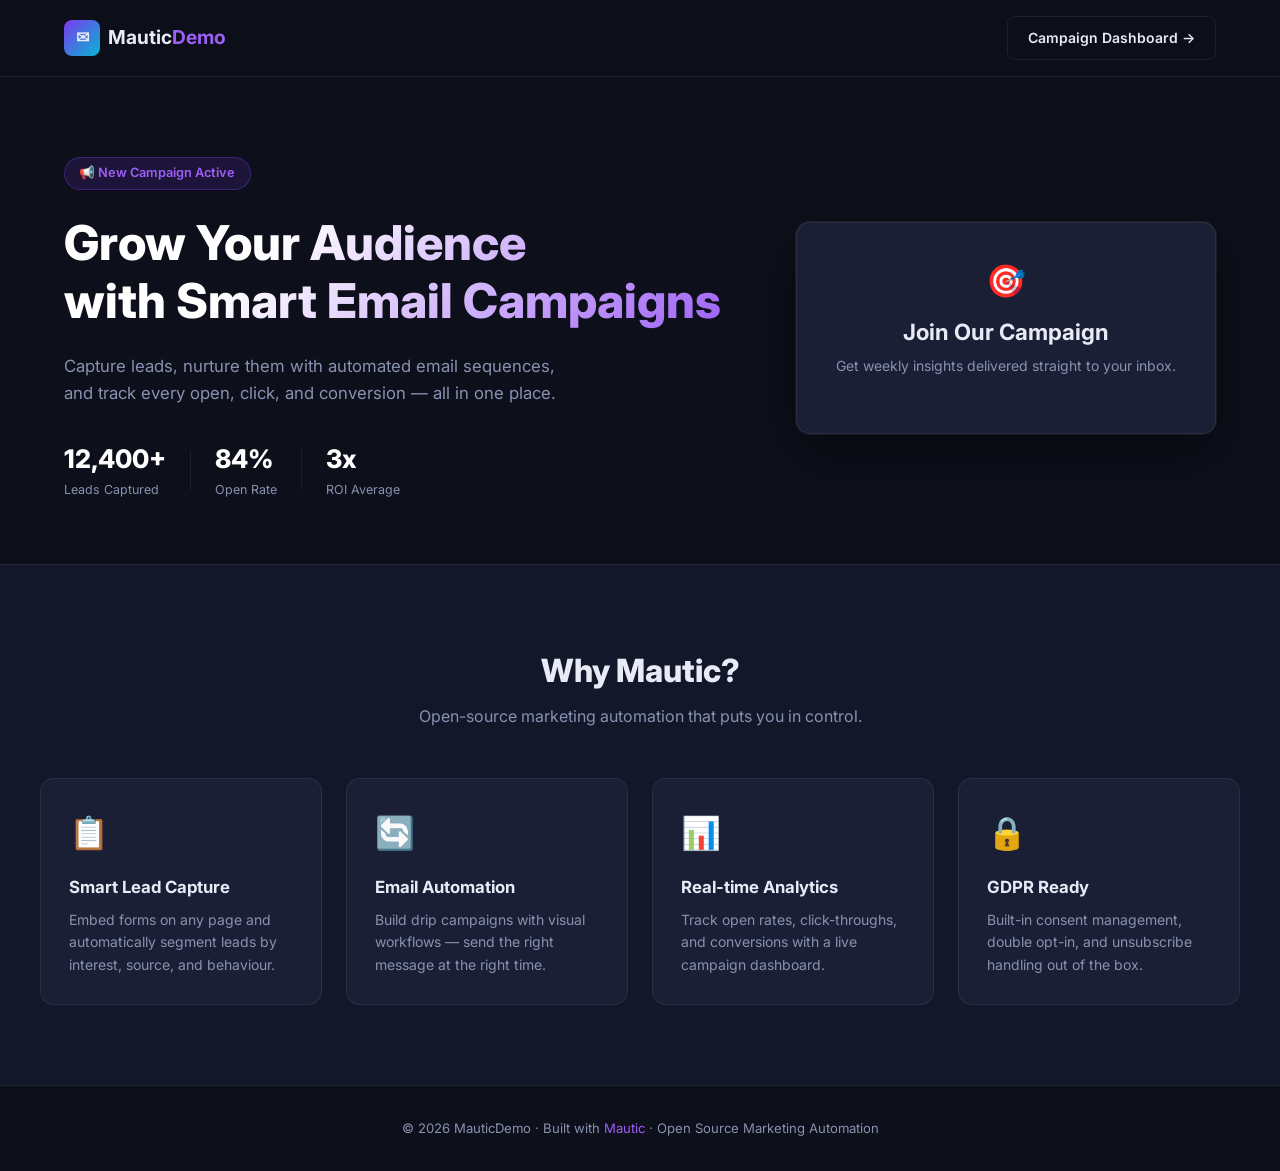
==== index.html @ f66dd585 "Initial commit - Mautic v5 Docker setup, Landing page and dashboard mockup" ====
<!DOCTYPE html>
<html lang="en">
<head>
  <meta charset="UTF-8" />
  <meta name="viewport" content="width=device-width, initial-scale=1.0"/>
  <title>Mautic Demo — Lead Capture</title>
  <meta name="description" content="Sign up to join our email campaign and get exclusive updates delivered to your inbox." />
  <link rel="preconnect" href="https://fonts.googleapis.com" />
  <link href="https://fonts.googleapis.com/css2?family=Inter:wght@400;500;600;700;800&display=swap" rel="stylesheet" />
  <link rel="stylesheet" href="style.css" />
</head>
<body class="landing-page">

  <!-- NAV -->
  <nav class="navbar">
    <div class="nav-inner">
      <a href="index.html" class="logo">
        <span class="logo-icon">✉</span>
        <span>Mautic<strong>Demo</strong></span>
      </a>
      <a href="dashboard.html" class="btn btn-outline">Campaign Dashboard →</a>
    </div>
  </nav>

  <!-- HERO -->
  <section class="hero">
    <div class="hero-content">
      <span class="badge">📢 New Campaign Active</span>
      <h1>Grow Your Audience<br/>with Smart Email Campaigns</h1>
      <p class="hero-sub">
        Capture leads, nurture them with automated email sequences,
        and track every open, click, and conversion — all in one place.
      </p>
      <div class="hero-stats">
        <div class="stat"><strong>12,400+</strong><span>Leads Captured</span></div>
        <div class="stat-divider"></div>
        <div class="stat"><strong>84%</strong><span>Open Rate</span></div>
        <div class="stat-divider"></div>
        <div class="stat"><strong>3x</strong><span>ROI Average</span></div>
      </div>
    </div>

    <!-- LEAD CAPTURE FORM -->
    <div class="form-card" id="lead-form-card">
      <div class="form-header">
        <div class="form-icon">🎯</div>
        <h2>Join Our Campaign</h2>
        <p>Get weekly insights delivered straight to your inbox.</p>
      </div>

      <!-- Real Mautic Form Embed -->
      <script type="text/javascript" src="http://localhost:8080/form/generate.js?id=1"></script>

    </div>
  </section>

  <!-- FEATURES -->
  <section class="features">
    <div class="container">
      <h2 class="section-title">Why Mautic?</h2>
      <p class="section-sub">Open-source marketing automation that puts you in control.</p>
      <div class="features-grid">
        <div class="feature-card">
          <div class="feature-icon">📋</div>
          <h3>Smart Lead Capture</h3>
          <p>Embed forms on any page and automatically segment leads by interest, source, and behaviour.</p>
        </div>
        <div class="feature-card">
          <div class="feature-icon">🔄</div>
          <h3>Email Automation</h3>
          <p>Build drip campaigns with visual workflows — send the right message at the right time.</p>
        </div>
        <div class="feature-card">
          <div class="feature-icon">📊</div>
          <h3>Real-time Analytics</h3>
          <p>Track open rates, click-throughs, and conversions with a live campaign dashboard.</p>
        </div>
        <div class="feature-card">
          <div class="feature-icon">🔒</div>
          <h3>GDPR Ready</h3>
          <p>Built-in consent management, double opt-in, and unsubscribe handling out of the box.</p>
        </div>
      </div>
    </div>
  </section>

  <!-- FOOTER -->
  <footer class="footer">
    <p>© 2026 MauticDemo · Built with <a href="https://www.mautic.org" target="_blank">Mautic</a> · Open Source Marketing Automation</p>
  </footer>

  <script src="app.js"></script>
</body>
</html>
---- style.css ----
/* ─────────────────────────────────────────
   DESIGN TOKENS
───────────────────────────────────────── */
:root {
  --bg: #0d0f1a;
  --bg2: #13172a;
  --bg3: #1c2240;
  --surface: #1a1f36;
  --surface2: #222846;
  --border: rgba(255,255,255,0.07);
  --text: #e8eaf6;
  --text-muted: #8892b0;
  --primary: #7c3aed;
  --primary-light: #9d5ff5;
  --primary-glow: rgba(124,58,237,0.25);
  --accent: #06b6d4;
  --success: #10b981;
  --warning: #f59e0b;
  --danger: #ef4444;
  --radius: 14px;
  --radius-sm: 8px;
  --sidebar-w: 240px;
  --transition: 0.2s ease;
}

/* ─────────────────────────────────────────
   RESET & BASE
───────────────────────────────────────── */
*, *::before, *::after { box-sizing: border-box; margin: 0; padding: 0; }

html { scroll-behavior: smooth; }

body {
  font-family: 'Inter', sans-serif;
  background: var(--bg);
  color: var(--text);
  line-height: 1.6;
  min-height: 100vh;
}

a { color: inherit; text-decoration: none; }
input, select, textarea, button { font-family: inherit; font-size: 0.9rem; }

/* ─────────────────────────────────────────
   BUTTONS
───────────────────────────────────────── */
.btn {
  display: inline-flex;
  align-items: center;
  gap: 0.4rem;
  padding: 0.6rem 1.25rem;
  border-radius: var(--radius-sm);
  font-weight: 600;
  font-size: 0.875rem;
  cursor: pointer;
  border: none;
  transition: all var(--transition);
}

.btn-primary {
  background: linear-gradient(135deg, var(--primary), var(--primary-light));
  color: #fff;
  box-shadow: 0 4px 20px var(--primary-glow);
}
.btn-primary:hover {
  transform: translateY(-1px);
  box-shadow: 0 6px 28px var(--primary-glow);
}

.btn-outline {
  background: transparent;
  color: var(--text);
  border: 1px solid var(--border);
}
.btn-outline:hover {
  background: var(--surface2);
  border-color: var(--primary);
  color: var(--primary-light);
}

.btn-sm { padding: 0.4rem 0.9rem; font-size: 0.8rem; }
.btn-full { width: 100%; justify-content: center; padding: 0.85rem; font-size: 0.95rem; }

/* ─────────────────────────────────────────
   NAVBAR (landing)
───────────────────────────────────────── */
.navbar {
  position: sticky;
  top: 0;
  z-index: 100;
  background: rgba(13,15,26,0.85);
  backdrop-filter: blur(16px);
  border-bottom: 1px solid var(--border);
}
.nav-inner {
  max-width: 1200px;
  margin: 0 auto;
  padding: 1rem 1.5rem;
  display: flex;
  align-items: center;
  justify-content: space-between;
}
.logo {
  display: flex;
  align-items: center;
  gap: 0.5rem;
  font-size: 1.2rem;
  font-weight: 700;
  color: var(--text);
}
.logo strong { color: var(--primary-light); }
.logo-icon {
  width: 36px; height: 36px;
  background: linear-gradient(135deg, var(--primary), var(--accent));
  border-radius: 8px;
  display: flex;
  align-items: center;
  justify-content: center;
  font-size: 1rem;
}

/* ─────────────────────────────────────────
   HERO (landing)
───────────────────────────────────────── */
.landing-page { background: var(--bg); }

.hero {
  max-width: 1200px;
  margin: 0 auto;
  padding: 5rem 1.5rem 4rem;
  display: grid;
  grid-template-columns: 1fr 420px;
  gap: 4rem;
  align-items: center;
}

.hero-content { display: flex; flex-direction: column; gap: 1.5rem; }

.badge {
  display: inline-block;
  width: fit-content;
  background: rgba(124,58,237,0.15);
  border: 1px solid rgba(124,58,237,0.35);
  color: var(--primary-light);
  padding: 0.35rem 0.9rem;
  border-radius: 999px;
  font-size: 0.8rem;
  font-weight: 600;
}

.hero h1 {
  font-size: clamp(2rem, 4vw, 3rem);
  font-weight: 800;
  line-height: 1.2;
  background: linear-gradient(135deg, #fff 30%, var(--primary-light) 100%);
  -webkit-background-clip: text;
  -webkit-text-fill-color: transparent;
  background-clip: text;
}

.hero-sub {
  font-size: 1.05rem;
  color: var(--text-muted);
  max-width: 520px;
}

.hero-stats {
  display: flex;
  align-items: center;
  gap: 1.5rem;
  margin-top: 0.5rem;
}
.stat { display: flex; flex-direction: column; }
.stat strong { font-size: 1.6rem; font-weight: 800; color: #fff; }
.stat span { font-size: 0.78rem; color: var(--text-muted); }
.stat-divider { width: 1px; height: 40px; background: var(--border); }

/* ─────────────────────────────────────────
   FORM CARD
───────────────────────────────────────── */
.form-card {
  background: var(--surface);
  border: 1px solid var(--border);
  border-radius: var(--radius);
  padding: 2rem;
  box-shadow: 0 20px 60px rgba(0,0,0,0.4), 0 0 0 1px var(--border);
}

.form-header { text-align: center; margin-bottom: 1.5rem; }
.form-icon { font-size: 2rem; margin-bottom: 0.5rem; }
.form-header h2 { font-size: 1.4rem; font-weight: 700; }
.form-header p { color: var(--text-muted); font-size: 0.875rem; margin-top: 0.3rem; }

.form-group { display: flex; flex-direction: column; gap: 0.35rem; margin-bottom: 1rem; }
.form-group label {
  font-size: 0.8rem;
  font-weight: 600;
  color: var(--text-muted);
  text-transform: uppercase;
  letter-spacing: 0.05em;
}
.form-group input,
.form-group select,
.form-group textarea {
  background: var(--bg2);
  border: 1px solid var(--border);
  color: var(--text);
  padding: 0.65rem 0.85rem;
  border-radius: var(--radius-sm);
  outline: none;
  transition: border-color var(--transition), box-shadow var(--transition);
}
.form-group input:focus,
.form-group select:focus,
.form-group textarea:focus {
  border-color: var(--primary);
  box-shadow: 0 0 0 3px var(--primary-glow);
}
.form-group input.error { border-color: var(--danger); }

.optional { color: var(--text-muted); font-weight: 400; text-transform: none; }

.form-check {
  display: flex;
  align-items: flex-start;
  gap: 0.6rem;
  margin-bottom: 1.2rem;
  font-size: 0.82rem;
  color: var(--text-muted);
  flex-wrap: wrap;
}
.form-check input[type="checkbox"] { margin-top: 2px; accent-color: var(--primary); }
.form-check a { color: var(--primary-light); text-decoration: underline; }

.field-error { color: var(--danger); font-size: 0.75rem; min-height: 1rem; }

/* ─────────────────────────────────────────
   SUCCESS STATE
───────────────────────────────────────── */
.form-success {
  text-align: center;
  padding: 2rem 1rem;
}
.success-icon { font-size: 3rem; margin-bottom: 1rem; }
.form-success h3 { font-size: 1.5rem; font-weight: 700; margin-bottom: 0.5rem; }
.form-success p { color: var(--text-muted); }

/* ─────────────────────────────────────────
   FEATURES
───────────────────────────────────────── */
.features {
  border-top: 1px solid var(--border);
  padding: 5rem 1.5rem;
  background: var(--bg2);
}
.container { max-width: 1200px; margin: 0 auto; }
.section-title { font-size: 2rem; font-weight: 800; text-align: center; }
.section-sub { text-align: center; color: var(--text-muted); margin-top: 0.5rem; margin-bottom: 3rem; }
.features-grid {
  display: grid;
  grid-template-columns: repeat(auto-fit, minmax(240px, 1fr));
  gap: 1.5rem;
}
.feature-card {
  background: var(--surface);
  border: 1px solid var(--border);
  border-radius: var(--radius);
  padding: 1.75rem;
  transition: transform var(--transition), box-shadow var(--transition);
}
.feature-card:hover {
  transform: translateY(-4px);
  box-shadow: 0 12px 40px rgba(0,0,0,0.3);
}
.feature-icon { font-size: 2rem; margin-bottom: 1rem; }
.feature-card h3 { font-size: 1.05rem; font-weight: 700; margin-bottom: 0.5rem; }
.feature-card p { color: var(--text-muted); font-size: 0.875rem; }

/* ─────────────────────────────────────────
   FOOTER
───────────────────────────────────────── */
.footer {
  text-align: center;
  padding: 2rem 1.5rem;
  border-top: 1px solid var(--border);
  color: var(--text-muted);
  font-size: 0.82rem;
}
.footer a { color: var(--primary-light); }

/* ─────────────────────────────────────────
   DASHBOARD LAYOUT
───────────────────────────────────────── */
.dashboard-page {
  display: flex;
  min-height: 100vh;
}

/* SIDEBAR */
.sidebar {
  width: var(--sidebar-w);
  background: var(--surface);
  border-right: 1px solid var(--border);
  display: flex;
  flex-direction: column;
  padding: 1.5rem 1rem;
  position: fixed;
  top: 0; left: 0; bottom: 0;
  z-index: 200;
  transition: transform var(--transition);
}
.sidebar-logo {
  display: flex;
  align-items: center;
  gap: 0.5rem;
  font-size: 1.1rem;
  font-weight: 700;
  margin-bottom: 2rem;
  padding: 0 0.5rem;
}
.sidebar-logo strong { color: var(--primary-light); }
.sidebar-nav {
  display: flex;
  flex-direction: column;
  gap: 0.25rem;
  flex: 1;
}
.nav-item {
  display: flex;
  align-items: center;
  gap: 0.75rem;
  padding: 0.7rem 0.85rem;
  border-radius: var(--radius-sm);
  color: var(--text-muted);
  font-size: 0.875rem;
  font-weight: 500;
  transition: all var(--transition);
  cursor: pointer;
}
.nav-item:hover, .nav-item.active {
  background: var(--primary-glow);
  color: var(--primary-light);
}
.nav-icon { font-size: 1rem; }
.sidebar-footer { margin-top: auto; padding-top: 1rem; }

/* MAIN */
.main-content {
  margin-left: var(--sidebar-w);
  flex: 1;
  display: flex;
  flex-direction: column;
  min-height: 100vh;
  overflow-x: hidden;
}

/* TOPBAR */
.topbar {
  position: sticky;
  top: 0;
  z-index: 100;
  background: rgba(13,15,26,0.85);
  backdrop-filter: blur(16px);
  border-bottom: 1px solid var(--border);
  padding: 1rem 1.5rem;
  display: flex;
  align-items: center;
  justify-content: space-between;
}
.topbar-left { display: flex; align-items: center; gap: 1rem; }
.page-title { font-size: 1.1rem; font-weight: 700; }
.topbar-right { display: flex; align-items: center; gap: 1rem; }
.live-badge {
  font-size: 0.75rem;
  font-weight: 600;
  background: rgba(16,185,129,0.12);
  color: #34d399;
  border: 1px solid rgba(16,185,129,0.3);
  padding: 0.25rem 0.7rem;
  border-radius: 999px;
}
.avatar {
  width: 36px; height: 36px;
  background: linear-gradient(135deg, var(--primary), var(--accent));
  border-radius: 50%;
  display: flex;
  align-items: center;
  justify-content: center;
  font-size: 0.75rem;
  font-weight: 700;
}
.hamburger {
  display: none;
  background: none;
  border: none;
  color: var(--text);
  font-size: 1.3rem;
  cursor: pointer;
}

/* SECTIONS */
.section {
  display: none;
  padding: 1.75rem 1.5rem;
  flex: 1;
  animation: fadeIn 0.25s ease;
}
.section.active { display: block; }
@keyframes fadeIn { from { opacity: 0; transform: translateY(6px); } to { opacity: 1; transform: none; } }

.section-toolbar {
  display: flex;
  align-items: center;
  justify-content: space-between;
  margin-bottom: 1.5rem;
}
.section-toolbar h2 { font-size: 1.2rem; font-weight: 700; }

/* ─────────────────────────────────────────
   KPI CARDS
───────────────────────────────────────── */
.kpi-grid {
  display: grid;
  grid-template-columns: repeat(auto-fit, minmax(200px, 1fr));
  gap: 1rem;
  margin-bottom: 1.5rem;
}
.kpi-card {
  background: var(--surface);
  border: 1px solid var(--border);
  border-radius: var(--radius);
  padding: 1.4rem 1.5rem;
  border-left: 3px solid var(--accent, var(--primary));
  transition: transform var(--transition), box-shadow var(--transition);
}
.kpi-card:hover {
  transform: translateY(-3px);
  box-shadow: 0 8px 30px rgba(0,0,0,0.25);
}
.kpi-top {
  display: flex;
  justify-content: space-between;
  align-items: center;
  margin-bottom: 0.6rem;
}
.kpi-label { font-size: 0.75rem; font-weight: 600; text-transform: uppercase; letter-spacing: 0.05em; color: var(--text-muted); }
.kpi-icon { font-size: 1.2rem; }
.kpi-value { font-size: 2rem; font-weight: 800; line-height: 1; }
.kpi-delta { font-size: 0.75rem; margin-top: 0.4rem; font-weight: 600; }
.kpi-delta.positive { color: var(--success); }
.kpi-delta.negative { color: var(--danger); }

/* ─────────────────────────────────────────
   CHARTS
───────────────────────────────────────── */
.charts-row {
  display: grid;
  grid-template-columns: 1fr 300px;
  gap: 1rem;
  margin-bottom: 1.5rem;
}

.chart-card {
  background: var(--surface);
  border: 1px solid var(--border);
  border-radius: var(--radius);
  padding: 1.4rem;
}
.chart-card.wide { grid-column: 1; }

.chart-header {
  display: flex;
  justify-content: space-between;
  align-items: center;
  margin-bottom: 1.2rem;
}
.chart-header h2 { font-size: 0.95rem; font-weight: 700; }

.chart-legend {
  display: flex;
  align-items: center;
  gap: 0.8rem;
  font-size: 0.75rem;
  color: var(--text-muted);
}
.legend-dot { display: inline-block; width: 10px; height: 10px; border-radius: 50%; margin-right: 0.2rem; }

/* BAR CHART */
.bar-chart {
  display: flex;
  align-items: flex-end;
  gap: 0.5rem;
  height: 160px;
}
.bar-group {
  flex: 1;
  display: flex;
  flex-direction: column;
  align-items: center;
  gap: 2px;
}
.bar-pair {
  display: flex;
  align-items: flex-end;
  gap: 2px;
  width: 100%;
  flex: 1;
}
.bar {
  flex: 1;
  border-radius: 3px 3px 0 0;
  min-height: 4px;
  transition: height 0.8s cubic-bezier(.34,1.56,.64,1);
}
.bar-label {
  font-size: 0.65rem;
  color: var(--text-muted);
  margin-top: 4px;
  text-align: center;
}

/* DONUT */
.donut-wrap {
  display: flex;
  flex-direction: column;
  align-items: center;
  gap: 1rem;
}
.donut-svg { width: 120px; height: 120px; }
.donut-legend { width: 100%; display: flex; flex-direction: column; gap: 0.45rem; }
.donut-item {
  display: flex;
  align-items: center;
  justify-content: space-between;
  font-size: 0.78rem;
}
.donut-item-left { display: flex; align-items: center; gap: 0.5rem; }
.donut-dot { width: 8px; height: 8px; border-radius: 50%; }
.donut-pct { font-weight: 700; }

/* ─────────────────────────────────────────
   BOTTOM ROW TABLES
───────────────────────────────────────── */
.bottom-row {
  display: grid;
  grid-template-columns: 1.6fr 1fr;
  gap: 1rem;
}

.table-card {
  background: var(--surface);
  border: 1px solid var(--border);
  border-radius: var(--radius);
  overflow: hidden;
}
.card-header {
  display: flex;
  justify-content: space-between;
  align-items: center;
  padding: 1rem 1.25rem;
  border-bottom: 1px solid var(--border);
}
.card-header h2 { font-size: 0.95rem; font-weight: 700; }

.data-table {
  width: 100%;
  border-collapse: collapse;
  font-size: 0.85rem;
}
.data-table th {
  background: var(--bg2);
  padding: 0.75rem 1.25rem;
  text-align: left;
  font-size: 0.75rem;
  font-weight: 600;
  color: var(--text-muted);
  text-transform: uppercase;
  letter-spacing: 0.04em;
}
.data-table td {
  padding: 0.85rem 1.25rem;
  border-bottom: 1px solid var(--border);
  color: var(--text);
}
.data-table tr:last-child td { border-bottom: none; }
.data-table tbody tr:hover { background: var(--surface2); }

/* STATUS BADGES */
.badge-status {
  display: inline-block;
  padding: 0.2rem 0.65rem;
  border-radius: 999px;
  font-size: 0.72rem;
  font-weight: 700;
  text-transform: uppercase;
  letter-spacing: 0.04em;
}
.badge-status.active  { background: rgba(16,185,129,0.15); color: #34d399; border: 1px solid rgba(16,185,129,0.3); }
.badge-status.paused  { background: rgba(245,158,11,0.15);  color: #fbbf24; border: 1px solid rgba(245,158,11,0.3); }
.badge-status.draft   { background: rgba(148,163,184,0.1);  color: #94a3b8; border: 1px solid rgba(148,163,184,0.2); }
.badge-status.sent    { background: rgba(14,165,233,0.15);  color: #38bdf8; border: 1px solid rgba(14,165,233,0.3); }

/* LEAD LIST */
.lead-list { list-style: none; }
.lead-item {
  display: flex;
  align-items: center;
  gap: 0.85rem;
  padding: 0.85rem 1.25rem;
  border-bottom: 1px solid var(--border);
  font-size: 0.85rem;
  transition: background var(--transition);
}
.lead-item:last-child { border-bottom: none; }
.lead-item:hover { background: var(--surface2); }
.lead-avatar {
  width: 32px; height: 32px;
  border-radius: 50%;
  display: flex;
  align-items: center;
  justify-content: center;
  font-size: 0.7rem;
  font-weight: 700;
  color: #fff;
  flex-shrink: 0;
}
.lead-info { flex: 1; }
.lead-name { font-weight: 600; }
.lead-email { color: var(--text-muted); font-size: 0.75rem; }
.lead-time { color: var(--text-muted); font-size: 0.72rem; }

/* ─────────────────────────────────────────
   CAMPAIGNS GRID
───────────────────────────────────────── */
.campaigns-grid {
  display: grid;
  grid-template-columns: repeat(auto-fill, minmax(280px, 1fr));
  gap: 1rem;
}
.campaign-card {
  background: var(--surface);
  border: 1px solid var(--border);
  border-radius: var(--radius);
  padding: 1.4rem;
  transition: transform var(--transition), box-shadow var(--transition);
}
.campaign-card:hover {
  transform: translateY(-3px);
  box-shadow: 0 10px 30px rgba(0,0,0,0.25);
}
.cc-header { display: flex; justify-content: space-between; align-items: flex-start; margin-bottom: 0.75rem; }
.cc-name { font-size: 1rem; font-weight: 700; }
.cc-subject { color: var(--text-muted); font-size: 0.82rem; margin-bottom: 0.85rem; }
.cc-meta { display: flex; gap: 1rem; font-size: 0.78rem; color: var(--text-muted); margin-bottom: 0.85rem; }
.cc-stats { display: flex; gap: 0.75rem; }
.cc-stat {
  flex: 1;
  background: var(--bg2);
  border-radius: var(--radius-sm);
  padding: 0.5rem;
  text-align: center;
}
.cc-stat-val { font-weight: 700; font-size: 0.95rem; }
.cc-stat-lbl { font-size: 0.67rem; color: var(--text-muted); }

/* ─────────────────────────────────────────
   LEADS TABLE (full)
───────────────────────────────────────── */
.search-input {
  background: var(--surface);
  border: 1px solid var(--border);
  color: var(--text);
  padding: 0.5rem 0.9rem;
  border-radius: var(--radius-sm);
  outline: none;
  width: 240px;
  font-size: 0.875rem;
}
.search-input:focus {
  border-color: var(--primary);
  box-shadow: 0 0 0 3px var(--primary-glow);
}

/* ─────────────────────────────────────────
   FORMS & SEGMENTS
───────────────────────────────────────── */
.forms-grid {
  display: grid;
  grid-template-columns: repeat(auto-fill, minmax(340px, 1fr));
  gap: 1.25rem;
}
.form-info-card {
  background: var(--surface);
  border: 1px solid var(--border);
  border-radius: var(--radius);
  padding: 1.5rem;
}
.form-info-icon { font-size: 2rem; margin-bottom: 0.75rem; }
.form-info-card h3 { font-size: 1rem; font-weight: 700; margin-bottom: 0.4rem; }
.form-info-card p { color: var(--text-muted); font-size: 0.85rem; margin-bottom: 1rem; }
.form-info-stats { display: flex; gap: 1rem; flex-wrap: wrap; font-size: 0.78rem; color: var(--text-muted); margin-bottom: 1rem; }
.embed-box {
  background: var(--bg2);
  border: 1px solid var(--border);
  border-radius: var(--radius-sm);
  padding: 0.85rem;
}
.embed-box label { font-size: 0.7rem; font-weight: 600; text-transform: uppercase; color: var(--text-muted); display: block; margin-bottom: 0.35rem; }
.embed-box code { display: block; font-size: 0.72rem; color: #a5b4fc; word-break: break-all; margin-bottom: 0.6rem; }

.segments-grid {
  display: grid;
  grid-template-columns: repeat(auto-fill, minmax(240px, 1fr));
  gap: 1rem;
}
.segment-card {
  background: var(--surface);
  border: 1px solid var(--border);
  border-radius: var(--radius);
  overflow: hidden;
  transition: transform var(--transition);
}
.segment-card:hover { transform: translateY(-3px); }
.segment-header {
  background: color-mix(in srgb, var(--seg-color) 15%, transparent);
  border-bottom: 1px solid var(--border);
  padding: 1rem 1.25rem;
  display: flex;
  align-items: center;
  gap: 0.6rem;
  font-weight: 700;
  font-size: 0.9rem;
  color: var(--seg-color, var(--primary-light));
}
.segment-card p { padding: 1rem 1.25rem 0.5rem; color: var(--text-muted); font-size: 0.85rem; }
.segment-count { padding: 0.5rem 1.25rem 1rem; font-weight: 700; color: var(--text); font-size: 0.9rem; }

/* ─────────────────────────────────────────
   MODAL
───────────────────────────────────────── */
.modal-overlay {
  position: fixed;
  inset: 0;
  background: rgba(0,0,0,0.65);
  backdrop-filter: blur(4px);
  z-index: 500;
  display: flex;
  align-items: center;
  justify-content: center;
  padding: 1rem;
  animation: fadeIn 0.2s ease;
}
.modal-overlay.hidden { display: none; }
.modal {
  background: var(--surface);
  border: 1px solid var(--border);
  border-radius: var(--radius);
  padding: 2rem;
  width: 100%;
  max-width: 500px;
  box-shadow: 0 24px 80px rgba(0,0,0,0.6);
  animation: slideUp 0.25s ease;
}
@keyframes slideUp { from { transform: translateY(20px); opacity: 0; } to { transform: none; opacity: 1; } }

.modal-header {
  display: flex;
  justify-content: space-between;
  align-items: center;
  margin-bottom: 1.5rem;
}
.modal-header h2 { font-size: 1.1rem; font-weight: 700; }
.modal-close {
  background: none;
  border: none;
  color: var(--text-muted);
  font-size: 1.1rem;
  cursor: pointer;
  transition: color var(--transition);
}
.modal-close:hover { color: var(--text); }
.modal-actions { display: flex; gap: 0.75rem; justify-content: flex-end; margin-top: 1.25rem; }

/* ─────────────────────────────────────────
   UTILITIES
───────────────────────────────────────── */
.hidden { display: none !important; }

/* ─────────────────────────────────────────
   RESPONSIVE
───────────────────────────────────────── */
@media (max-width: 1024px) {
  .charts-row { grid-template-columns: 1fr; }
  .bottom-row { grid-template-columns: 1fr; }
}

@media (max-width: 768px) {
  .hero {
    grid-template-columns: 1fr;
    gap: 2.5rem;
    padding: 3rem 1rem 2rem;
  }
  .sidebar {
    transform: translateX(-100%);
  }
  .sidebar.open {
    transform: translateX(0);
  }
  .main-content { margin-left: 0; }
  .hamburger { display: block; }
  .kpi-grid { grid-template-columns: repeat(2, 1fr); }
  .section { padding: 1.25rem 1rem; }
}

@media (max-width: 480px) {
  .kpi-grid { grid-template-columns: 1fr; }
  .hero-stats { flex-wrap: wrap; gap: 1rem; }
}
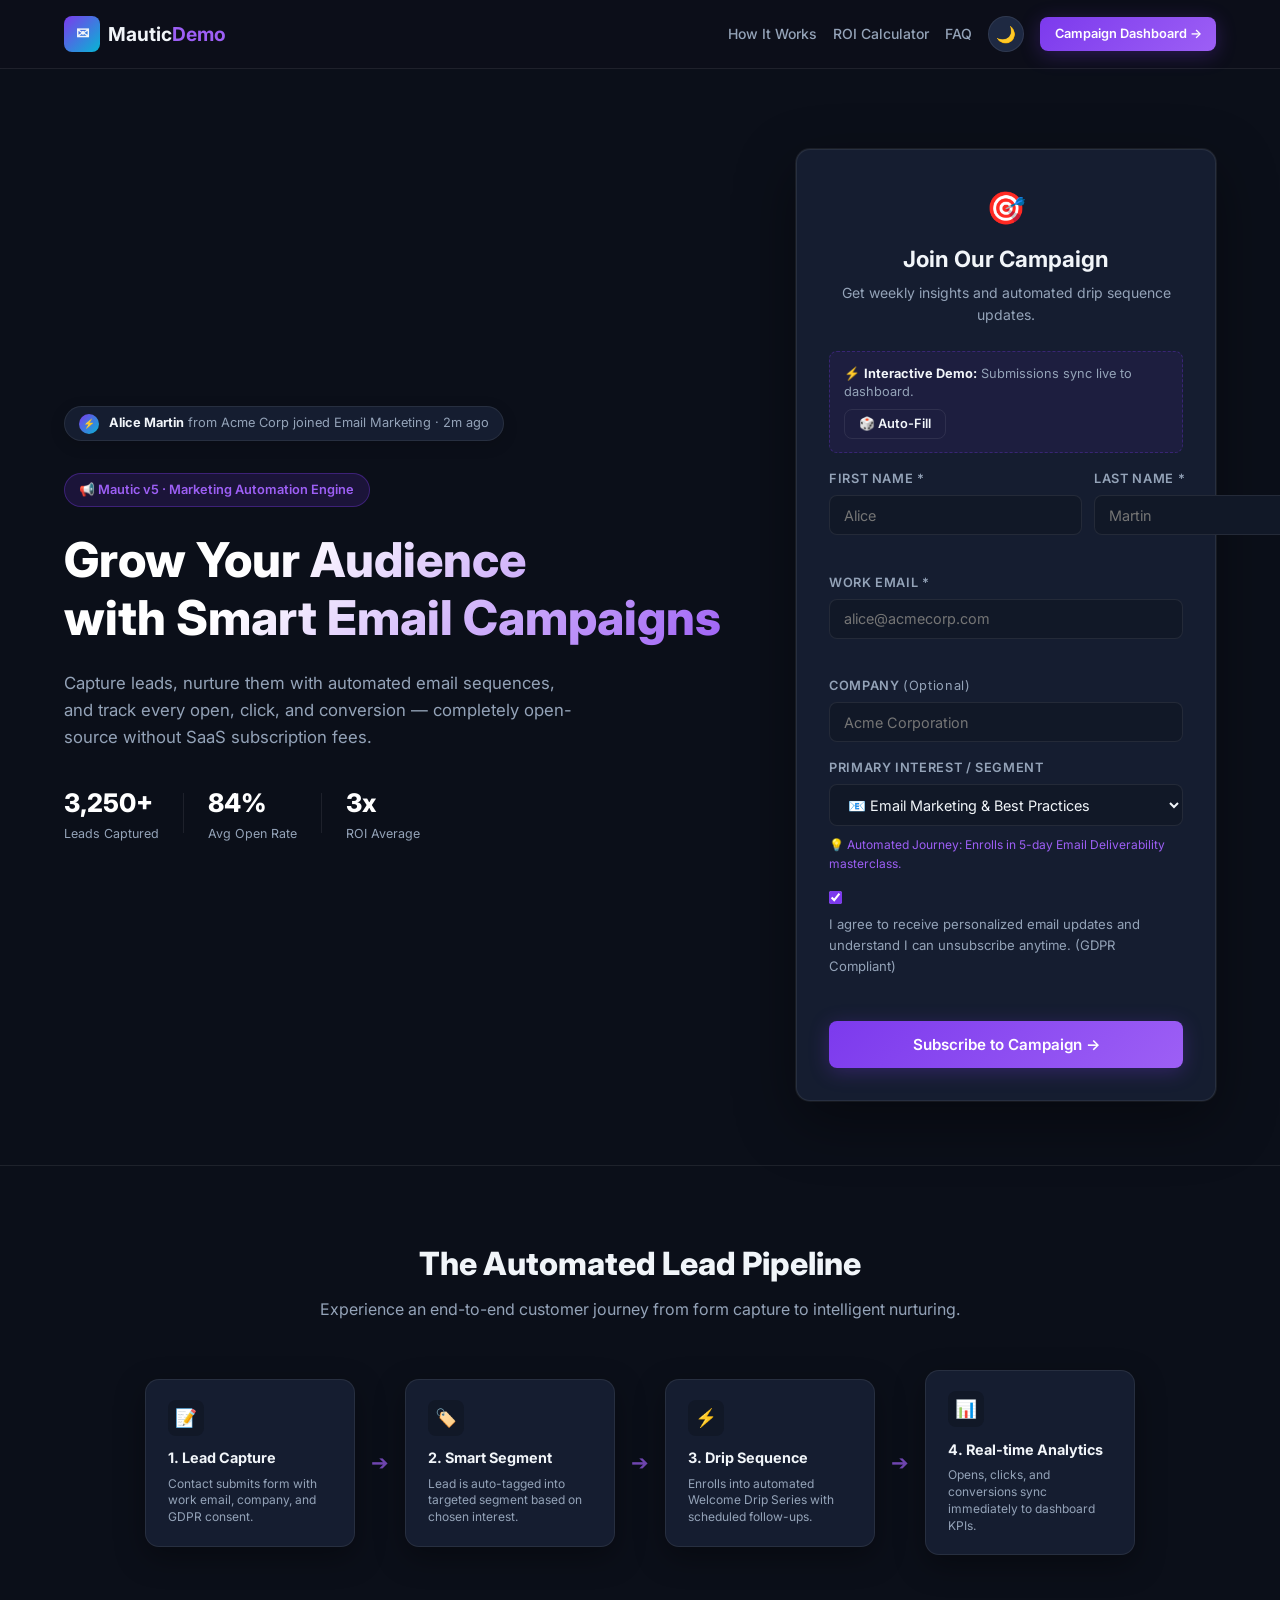
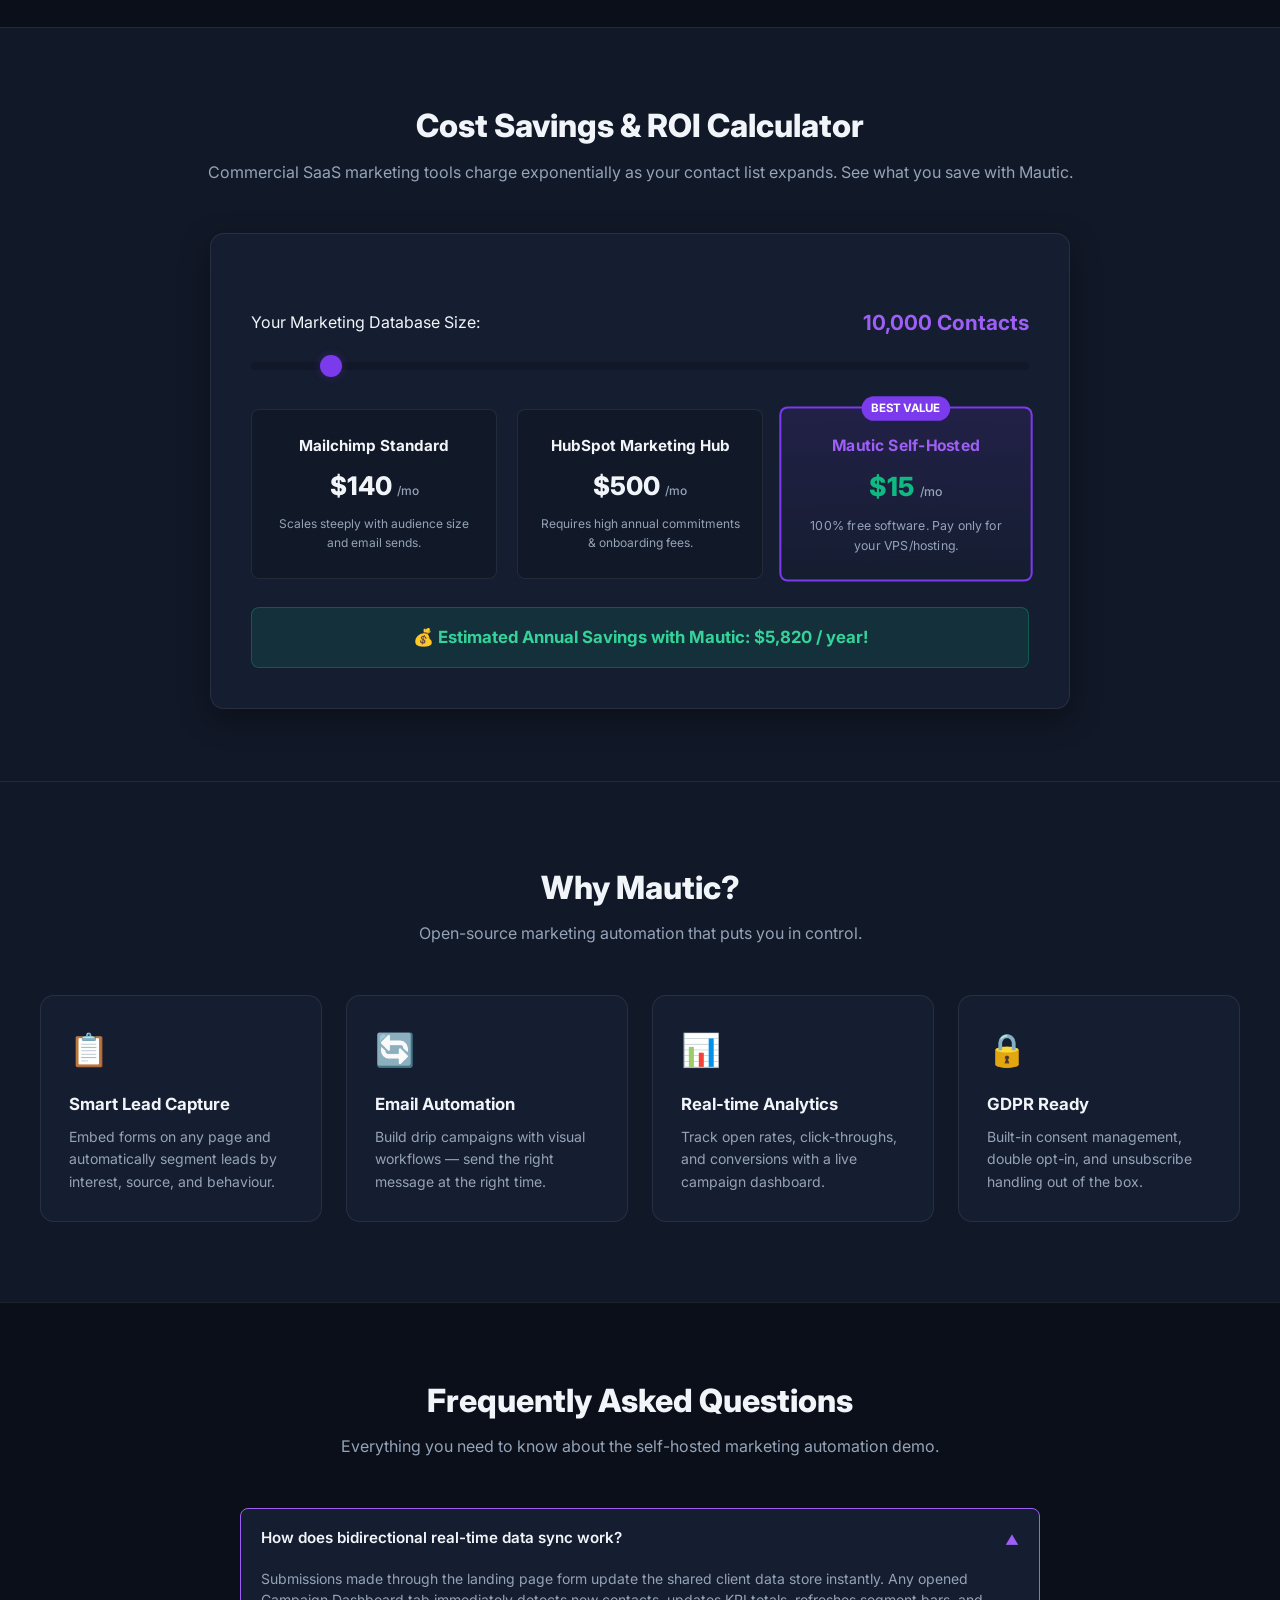
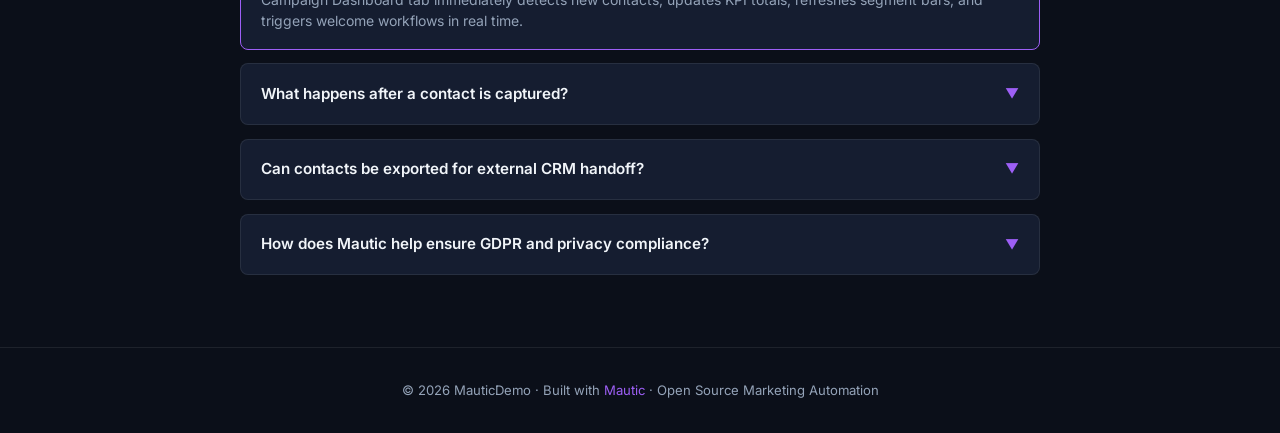
==== commit e37601e8: "Add files via upload" ====
--- a/index.html
+++ b/index.html
@@ -18,23 +18,36 @@
         <span class="logo-icon">✉</span>
         <span>Mautic<strong>Demo</strong></span>
       </a>
-      <a href="dashboard.html" class="btn btn-outline">Campaign Dashboard →</a>
+      <div style="display:flex;align-items:center;gap:1rem">
+        <a href="#how-it-works" class="nav-link" style="font-size:0.875rem;color:var(--text-muted);font-weight:500">How It Works</a>
+        <a href="#roi-calc" class="nav-link" style="font-size:0.875rem;color:var(--text-muted);font-weight:500">ROI Calculator</a>
+        <a href="#faq" class="nav-link" style="font-size:0.875rem;color:var(--text-muted);font-weight:500">FAQ</a>
+        <button class="theme-toggle-btn" id="themeToggleBtn" onclick="toggleTheme()" title="Toggle Dark / Light Mode">
+          🌓
+        </button>
+        <a href="dashboard.html" class="btn btn-primary btn-sm">Campaign Dashboard →</a>
+      </div>
     </div>
   </nav>
 
   <!-- HERO -->
   <section class="hero">
     <div class="hero-content">
-      <span class="badge">📢 New Campaign Active</span>
+      <div class="live-social-proof" id="heroLiveTicker">
+        <span class="social-proof-avatar">⚡</span>
+        <span id="heroTickerText"><strong>Alice Martin</strong> from Acme Corp joined Email Marketing · 2m ago</span>
+      </div>
+
+      <span class="badge">📢 Mautic v5 · Marketing Automation Engine</span>
       <h1>Grow Your Audience<br/>with Smart Email Campaigns</h1>
       <p class="hero-sub">
         Capture leads, nurture them with automated email sequences,
-        and track every open, click, and conversion — all in one place.
+        and track every open, click, and conversion — completely open-source without SaaS subscription fees.
       </p>
       <div class="hero-stats">
-        <div class="stat"><strong>12,400+</strong><span>Leads Captured</span></div>
+        <div class="stat"><strong id="heroStatsLeads">3,248+</strong><span>Leads Captured</span></div>
         <div class="stat-divider"></div>
-        <div class="stat"><strong>84%</strong><span>Open Rate</span></div>
+        <div class="stat"><strong>84%</strong><span>Avg Open Rate</span></div>
         <div class="stat-divider"></div>
         <div class="stat"><strong>3x</strong><span>ROI Average</span></div>
       </div>
@@ -45,12 +58,161 @@
       <div class="form-header">
         <div class="form-icon">🎯</div>
         <h2>Join Our Campaign</h2>
-        <p>Get weekly insights delivered straight to your inbox.</p>
-      </div>
-
-      <!-- Real Mautic Form Embed -->
-      <script type="text/javascript" src="http://localhost:8080/form/generate.js?id=1"></script>
-
+        <p>Get weekly insights and automated drip sequence updates.</p>
+      </div>
+
+      <div id="demoFormContainer">
+        <div class="notice-box" style="display:flex;align-items:center;justify-content:space-between;flex-wrap:wrap;gap:0.5rem">
+          <span>⚡ <strong>Interactive Demo:</strong> Submissions sync live to dashboard.</span>
+          <button type="button" class="btn btn-outline btn-sm" onclick="prefillDemoLead()" title="Auto-fill sample contact for instant testing">
+            🎲 Auto-Fill
+          </button>
+        </div>
+
+        <form id="leadForm" novalidate>
+          <div style="display:grid;grid-template-columns:1fr 1fr;gap:0.75rem">
+            <div class="form-group">
+              <label for="firstName">First Name *</label>
+              <input type="text" id="firstName" placeholder="Alice" required />
+              <span class="field-error" id="firstNameError"></span>
+            </div>
+            <div class="form-group">
+              <label for="lastName">Last Name *</label>
+              <input type="text" id="lastName" placeholder="Martin" required />
+              <span class="field-error" id="lastNameError"></span>
+            </div>
+          </div>
+
+          <div class="form-group">
+            <label for="email">Work Email *</label>
+            <input type="email" id="email" placeholder="alice@acmecorp.com" required />
+            <span class="field-error" id="emailError"></span>
+          </div>
+
+          <div class="form-group">
+            <label for="company">Company <span class="optional">(Optional)</span></label>
+            <input type="text" id="company" placeholder="Acme Corporation" />
+          </div>
+
+          <div class="form-group">
+            <label for="interest">Primary Interest / Segment</label>
+            <select id="interest" onchange="updateSegmentPreviewTip()">
+              <option value="email-marketing">📧 Email Marketing & Best Practices</option>
+              <option value="lead-gen">🎯 Lead Generation & Inbound</option>
+              <option value="automation">🔄 Marketing Automation & Workflows</option>
+              <option value="analytics">📊 Campaign Analytics & Reporting</option>
+            </select>
+            <span id="segmentPreviewTip" style="font-size:0.75rem;color:var(--primary-light);margin-top:0.2rem">
+              💡 Automated Journey: Enrolls in 5-day Email Deliverability masterclass.
+            </span>
+          </div>
+
+          <div class="form-check">
+            <input type="checkbox" id="consent" checked />
+            <label for="consent">
+              I agree to receive personalized email updates and understand I can unsubscribe anytime. (GDPR Compliant)
+            </label>
+            <span class="field-error" id="consentError" style="width:100%"></span>
+          </div>
+
+          <button type="submit" class="btn btn-primary btn-full" id="submitBtn">
+            <span class="btn-text">Subscribe to Campaign →</span>
+            <span class="btn-spinner hidden"></span>
+          </button>
+        </form>
+
+        <!-- Form Success State -->
+        <div id="formSuccess" class="form-success hidden">
+          <div class="success-icon">🎉</div>
+          <h3>You're on the List!</h3>
+          <p>Your contact profile has been created and synced with the marketing database.</p>
+          
+          <div class="lead-summary-box" id="leadSummaryBox"></div>
+
+          <div style="display:flex;flex-direction:column;gap:0.75rem;margin-top:1.5rem">
+            <a href="dashboard.html" class="btn btn-primary btn-full">View in Campaign Dashboard →</a>
+            <button type="button" class="btn btn-outline btn-full" id="resetFormBtn" onclick="resetDemoForm()">
+              + Submit Another Contact
+            </button>
+          </div>
+        </div>
+      </div>
+
+    </div>
+  </section>
+
+  <!-- HOW IT WORKS AUTOMATION PIPELINE -->
+  <section class="workflow-preview-section" id="how-it-works">
+    <div class="container">
+      <h2 class="section-title">The Automated Lead Pipeline</h2>
+      <p class="section-sub">Experience an end-to-end customer journey from form capture to intelligent nurturing.</p>
+      
+      <div class="workflow-pipeline">
+        <div class="workflow-node">
+          <div class="workflow-node-icon" style="color:var(--primary-light)">📝</div>
+          <div class="workflow-node-title">1. Lead Capture</div>
+          <div class="workflow-node-desc">Contact submits form with work email, company, and GDPR consent.</div>
+        </div>
+        <div class="workflow-connector">➔</div>
+        <div class="workflow-node">
+          <div class="workflow-node-icon" style="color:var(--accent)">🏷️</div>
+          <div class="workflow-node-title">2. Smart Segment</div>
+          <div class="workflow-node-desc">Lead is auto-tagged into targeted segment based on chosen interest.</div>
+        </div>
+        <div class="workflow-connector">➔</div>
+        <div class="workflow-node">
+          <div class="workflow-node-icon" style="color:var(--warning)">⚡</div>
+          <div class="workflow-node-title">3. Drip Sequence</div>
+          <div class="workflow-node-desc">Enrolls into automated Welcome Drip Series with scheduled follow-ups.</div>
+        </div>
+        <div class="workflow-connector">➔</div>
+        <div class="workflow-node">
+          <div class="workflow-node-icon" style="color:var(--success)">📊</div>
+          <div class="workflow-node-title">4. Real-time Analytics</div>
+          <div class="workflow-node-desc">Opens, clicks, and conversions sync immediately to dashboard KPIs.</div>
+        </div>
+      </div>
+    </div>
+  </section>
+
+  <!-- ROI CALCULATOR -->
+  <section class="roi-calculator-section" id="roi-calc">
+    <div class="container">
+      <h2 class="section-title">Cost Savings &amp; ROI Calculator</h2>
+      <p class="section-sub">Commercial SaaS marketing tools charge exponentially as your contact list expands. See what you save with Mautic.</p>
+      
+      <div class="roi-card">
+        <div class="roi-slider-group">
+          <div class="roi-slider-header">
+            <span>Your Marketing Database Size:</span>
+            <strong id="roiContactCountDisplay">10,000 Contacts</strong>
+          </div>
+          <input type="range" min="1000" max="100000" step="1000" value="10000" class="roi-slider" id="roiSlider" oninput="updateRoiCalc()" />
+        </div>
+
+        <div class="roi-comparison-grid">
+          <div class="roi-tier">
+            <h4>Mailchimp Standard</h4>
+            <div class="roi-tier-price" id="roiMailchimpPrice">$135 <small>/mo</small></div>
+            <p style="font-size:0.75rem;color:var(--text-muted)">Scales steeply with audience size and email sends.</p>
+          </div>
+          <div class="roi-tier">
+            <h4>HubSpot Marketing Hub</h4>
+            <div class="roi-tier-price" id="roiHubspotPrice">$500 <small>/mo</small></div>
+            <p style="font-size:0.75rem;color:var(--text-muted)">Requires high annual commitments & onboarding fees.</p>
+          </div>
+          <div class="roi-tier featured">
+            <span class="roi-tier-badge">Best Value</span>
+            <h4 style="color:var(--primary-light)">Mautic Self-Hosted</h4>
+            <div class="roi-tier-price" style="color:var(--success)">$15 <small>/mo</small></div>
+            <p style="font-size:0.75rem;color:var(--text-muted)">100% free software. Pay only for your VPS/hosting.</p>
+          </div>
+        </div>
+
+        <div class="roi-savings-banner" id="roiSavingsBanner">
+          💰 Estimated Annual Savings with Mautic: $5,820 / year!
+        </div>
+      </div>
     </div>
   </section>
 
@@ -84,11 +246,63 @@
     </div>
   </section>
 
+  <!-- FAQ ACCORDION -->
+  <section class="faq-section" id="faq">
+    <div class="container">
+      <h2 class="section-title">Frequently Asked Questions</h2>
+      <p class="section-sub">Everything you need to know about the self-hosted marketing automation demo.</p>
+      
+      <div class="faq-wrap">
+        <div class="faq-item open">
+          <div class="faq-question" onclick="toggleFaq(this)">
+            <span>How does bidirectional real-time data sync work?</span>
+            <span class="faq-chevron">▼</span>
+          </div>
+          <div class="faq-answer">
+            Submissions made through the landing page form update the shared client data store instantly. Any opened Campaign Dashboard tab immediately detects new contacts, updates KPI totals, refreshes segment bars, and triggers welcome workflows in real time.
+          </div>
+        </div>
+
+        <div class="faq-item">
+          <div class="faq-question" onclick="toggleFaq(this)">
+            <span>What happens after a contact is captured?</span>
+            <span class="faq-chevron">▼</span>
+          </div>
+          <div class="faq-answer">
+            The lead is assigned to their designated interest segment (e.g. Email Marketing, Lead Gen, Automation, or Analytics) and enrolled into the automated 'Welcome Series' campaign with tracked open and click events.
+          </div>
+        </div>
+
+        <div class="faq-item">
+          <div class="faq-question" onclick="toggleFaq(this)">
+            <span>Can contacts be exported for external CRM handoff?</span>
+            <span class="faq-chevron">▼</span>
+          </div>
+          <div class="faq-answer">
+            Yes! Both individual and bulk contact exports to CSV are supported with 1 click. The exported CSV file includes names, business emails, companies, segments, registration dates, and subscription statuses ready for Excel, Google Sheets, or Salesforce.
+          </div>
+        </div>
+
+        <div class="faq-item">
+          <div class="faq-question" onclick="toggleFaq(this)">
+            <span>How does Mautic help ensure GDPR and privacy compliance?</span>
+            <span class="faq-chevron">▼</span>
+          </div>
+          <div class="faq-answer">
+            Unlike third-party SaaS vendors where customer records are stored on multi-tenant commercial servers, self-hosted Mautic gives you 100% data sovereignty on your private infrastructure with explicit consent checkboxes and 1-click unsubscribe handling.
+          </div>
+        </div>
+      </div>
+    </div>
+  </section>
+
   <!-- FOOTER -->
   <footer class="footer">
     <p>© 2026 MauticDemo · Built with <a href="https://www.mautic.org" target="_blank">Mautic</a> · Open Source Marketing Automation</p>
   </footer>
 
+  <canvas id="confettiCanvas"></canvas>
+  <div id="toastContainer"></div>
   <script src="app.js"></script>
 </body>
 </html>
--- a/style.css
+++ b/style.css
@@ -1,26 +1,55 @@
-/* ─────────────────────────────────────────
-   DESIGN TOKENS
-───────────────────────────────────────── */
-:root {
-  --bg: #0d0f1a;
-  --bg2: #13172a;
-  --bg3: #1c2240;
-  --surface: #1a1f36;
-  --surface2: #222846;
-  --border: rgba(255,255,255,0.07);
-  --text: #e8eaf6;
-  --text-muted: #8892b0;
+:root, [data-theme="dark"] {
+  --bg: #0b0f19;
+  --bg2: #111827;
+  --bg3: #1f293d;
+  --surface: #151d30;
+  --surface2: #1e2942;
+  --surface-hover: #263353;
+  --border: rgba(255,255,255,0.08);
+  --border-subtle: rgba(255,255,255,0.04);
+  --text: #f1f5f9;
+  --text-muted: #94a3b8;
+  --text-dim: #64748b;
   --primary: #7c3aed;
   --primary-light: #9d5ff5;
-  --primary-glow: rgba(124,58,237,0.25);
+  --primary-glow: rgba(124,58,237,0.28);
   --accent: #06b6d4;
   --success: #10b981;
   --warning: #f59e0b;
   --danger: #ef4444;
   --radius: 14px;
   --radius-sm: 8px;
-  --sidebar-w: 240px;
-  --transition: 0.2s ease;
+  --sidebar-w: 250px;
+  --transition: 0.2s cubic-bezier(0.16, 1, 0.3, 1);
+  --card-shadow: 0 10px 30px rgba(0,0,0,0.35);
+  --modal-shadow: 0 24px 80px rgba(0,0,0,0.7);
+}
+
+[data-theme="light"] {
+  --bg: #f8fafc;
+  --bg2: #f1f5f9;
+  --bg3: #e2e8f0;
+  --surface: #ffffff;
+  --surface2: #f8fafc;
+  --surface-hover: #f1f5f9;
+  --border: rgba(0,0,0,0.08);
+  --border-subtle: rgba(0,0,0,0.04);
+  --text: #0f172a;
+  --text-muted: #64748b;
+  --text-dim: #94a3b8;
+  --primary: #7c3aed;
+  --primary-light: #6d28d9;
+  --primary-glow: rgba(124,58,237,0.15);
+  --accent: #0284c7;
+  --success: #059669;
+  --warning: #d97706;
+  --danger: #dc2626;
+  --radius: 14px;
+  --radius-sm: 8px;
+  --sidebar-w: 250px;
+  --transition: 0.2s cubic-bezier(0.16, 1, 0.3, 1);
+  --card-shadow: 0 10px 30px rgba(0,0,0,0.06);
+  --modal-shadow: 0 24px 70px rgba(15,23,42,0.18);
 }
 
 /* ─────────────────────────────────────────
@@ -816,3 +845,962 @@
   .kpi-grid { grid-template-columns: 1fr; }
   .hero-stats { flex-wrap: wrap; gap: 1rem; }
 }
+
+/* ─────────────────────────────────────────
+   ENHANCED FEATURES & NEW UI COMPONENTS
+   ───────────────────────────────────────── */
+
+/* Form Mode Switcher */
+.form-tabs {
+  display: flex;
+  background: var(--bg2);
+  border-radius: var(--radius-sm);
+  padding: 0.25rem;
+  margin-bottom: 1.25rem;
+  border: 1px solid var(--border);
+  gap: 0.25rem;
+}
+.form-tab-btn {
+  flex: 1;
+  background: transparent;
+  border: none;
+  color: var(--text-muted);
+  padding: 0.5rem 0.75rem;
+  font-size: 0.8rem;
+  font-weight: 600;
+  border-radius: 6px;
+  cursor: pointer;
+  transition: all var(--transition);
+  display: flex;
+  align-items: center;
+  justify-content: center;
+  gap: 0.35rem;
+}
+.form-tab-btn.active {
+  background: var(--surface2);
+  color: #fff;
+  box-shadow: 0 2px 8px rgba(0,0,0,0.3);
+}
+.form-tab-btn:hover:not(.active) {
+  color: var(--text);
+  background: rgba(255,255,255,0.03);
+}
+
+/* Live Status Badge */
+.status-pill {
+  display: inline-flex;
+  align-items: center;
+  gap: 0.4rem;
+  padding: 0.3rem 0.75rem;
+  border-radius: 999px;
+  font-size: 0.75rem;
+  font-weight: 600;
+  background: rgba(16, 185, 129, 0.12);
+  color: #34d399;
+  border: 1px solid rgba(16, 185, 129, 0.3);
+}
+.status-pill.offline {
+  background: rgba(245, 158, 11, 0.12);
+  color: #fbbf24;
+  border-color: rgba(245, 158, 11, 0.3);
+}
+.pulse-dot {
+  width: 7px;
+  height: 7px;
+  border-radius: 50%;
+  background: currentColor;
+  box-shadow: 0 0 0 0 rgba(16, 185, 129, 0.7);
+  animation: pulseDot 2s infinite;
+}
+@keyframes pulseDot {
+  0% { transform: scale(0.95); box-shadow: 0 0 0 0 currentColor; }
+  70% { transform: scale(1); box-shadow: 0 0 0 6px transparent; }
+  100% { transform: scale(0.95); box-shadow: 0 0 0 0 transparent; }
+}
+
+/* Fallback Notice Box */
+.notice-box {
+  background: rgba(124, 58, 237, 0.08);
+  border: 1px dashed rgba(124, 58, 237, 0.3);
+  border-radius: var(--radius-sm);
+  padding: 0.85rem;
+  font-size: 0.8rem;
+  color: var(--text-muted);
+  margin-bottom: 1rem;
+  line-height: 1.4;
+}
+.notice-box strong { color: var(--text); }
+.notice-box code {
+  background: var(--bg2);
+  padding: 0.15rem 0.35rem;
+  border-radius: 4px;
+  font-size: 0.75rem;
+  color: var(--primary-light);
+}
+
+/* Success details card */
+.lead-summary-box {
+  background: var(--bg2);
+  border: 1px solid var(--border);
+  border-radius: var(--radius-sm);
+  padding: 1rem;
+  margin: 1.25rem 0;
+  text-align: left;
+  font-size: 0.82rem;
+}
+.lead-summary-row {
+  display: flex;
+  justify-content: space-between;
+  padding: 0.35rem 0;
+  border-bottom: 1px solid rgba(255,255,255,0.04);
+}
+.lead-summary-row:last-child { border-bottom: none; }
+.lead-summary-label { color: var(--text-muted); }
+.lead-summary-val { font-weight: 600; color: #fff; }
+
+/* Filter & Action Toolbar for Leads */
+.toolbar-actions {
+  display: flex;
+  align-items: center;
+  gap: 0.75rem;
+  flex-wrap: wrap;
+}
+.filter-select {
+  background: var(--surface);
+  border: 1px solid var(--border);
+  color: var(--text);
+  padding: 0.5rem 0.8rem;
+  border-radius: var(--radius-sm);
+  font-size: 0.82rem;
+  outline: none;
+  cursor: pointer;
+  transition: border-color var(--transition);
+}
+.filter-select:focus {
+  border-color: var(--primary);
+}
+
+/* Action button in table */
+.table-action-btn {
+  background: transparent;
+  border: 1px solid var(--border);
+  color: var(--text-muted);
+  padding: 0.25rem 0.5rem;
+  border-radius: 4px;
+  font-size: 0.75rem;
+  cursor: pointer;
+  transition: all var(--transition);
+  display: inline-flex;
+  align-items: center;
+  gap: 0.25rem;
+}
+.table-action-btn:hover {
+  background: var(--surface2);
+  color: #fff;
+  border-color: var(--primary-light);
+}
+.table-action-btn.danger:hover {
+  background: rgba(239, 68, 68, 0.15);
+  color: var(--danger);
+  border-color: var(--danger);
+}
+
+/* Interactive Chart Tooltip */
+.bar-pair {
+  position: relative;
+}
+.bar-pair:hover .chart-hover-tooltip {
+  opacity: 1;
+  visibility: visible;
+  transform: translateY(-8px);
+}
+.chart-hover-tooltip {
+  position: absolute;
+  bottom: 100%;
+  left: 50%;
+  transform: translateX(-50%);
+  background: var(--surface2);
+  border: 1px solid var(--border);
+  color: #fff;
+  padding: 0.4rem 0.6rem;
+  border-radius: 6px;
+  font-size: 0.72rem;
+  white-space: nowrap;
+  pointer-events: none;
+  box-shadow: 0 4px 14px rgba(0,0,0,0.5);
+  opacity: 0;
+  visibility: hidden;
+  transition: all 0.15s ease;
+  z-index: 10;
+}
+
+/* Segment Progress & Meta */
+.segment-bar-wrap {
+  background: var(--bg2);
+  height: 6px;
+  border-radius: 999px;
+  overflow: hidden;
+  margin: 0.75rem 0 0.5rem;
+}
+.segment-bar-fill {
+  height: 100%;
+  border-radius: 999px;
+  transition: width 0.8s ease;
+}
+.segment-footer {
+  display: flex;
+  justify-content: space-between;
+  align-items: center;
+  font-size: 0.75rem;
+  color: var(--text-muted);
+}
+
+/* Campaign Action Buttons */
+.cc-actions {
+  display: flex;
+  gap: 0.5rem;
+  margin-top: 1rem;
+  padding-top: 0.75rem;
+  border-top: 1px solid var(--border);
+}
+.cc-action-btn {
+  flex: 1;
+  background: var(--bg2);
+  border: 1px solid var(--border);
+  color: var(--text-muted);
+  padding: 0.4rem;
+  border-radius: 6px;
+  font-size: 0.75rem;
+  font-weight: 600;
+  cursor: pointer;
+  transition: all var(--transition);
+  text-align: center;
+}
+.cc-action-btn:hover {
+  background: var(--surface2);
+  color: #fff;
+  border-color: var(--primary);
+}
+.cc-action-btn.danger:hover {
+  color: var(--danger);
+  border-color: var(--danger);
+}
+
+/* Toast Notifications */
+#toastContainer {
+  position: fixed;
+  bottom: 1.5rem;
+  right: 1.5rem;
+  display: flex;
+  flex-direction: column;
+  gap: 0.6rem;
+  z-index: 9999;
+  pointer-events: none;
+}
+.toast {
+  pointer-events: auto;
+  background: var(--surface2);
+  border: 1px solid var(--border);
+  border-left: 4px solid var(--primary);
+  color: #fff;
+  padding: 0.75rem 1.25rem;
+  border-radius: var(--radius-sm);
+  font-size: 0.85rem;
+  box-shadow: 0 8px 30px rgba(0,0,0,0.5);
+  display: flex;
+  align-items: center;
+  gap: 0.6rem;
+  animation: toastIn 0.25s ease forwards;
+  min-width: 260px;
+  max-width: 380px;
+}
+.toast.toast-success { border-left-color: var(--success); }
+.toast.toast-error { border-left-color: var(--danger); }
+.toast.toast-warning { border-left-color: var(--warning); }
+.toast.toast-out {
+  animation: toastOut 0.25s ease forwards;
+}
+@keyframes toastIn {
+  from { transform: translateX(50px); opacity: 0; }
+  to { transform: translateX(0); opacity: 1; }
+}
+@keyframes toastOut {
+  from { transform: translateX(0); opacity: 1; }
+  to { transform: translateX(50px); opacity: 0; }
+}
+
+/* ─────────────────────────────────────────
+   THEME TOGGLE BUTTON
+   ───────────────────────────────────────── */
+.theme-toggle-btn {
+  background: var(--surface2);
+  border: 1px solid var(--border);
+  color: var(--text);
+  width: 36px;
+  height: 36px;
+  border-radius: 50%;
+  display: inline-flex;
+  align-items: center;
+  justify-content: center;
+  cursor: pointer;
+  font-size: 1rem;
+  transition: all var(--transition);
+}
+.theme-toggle-btn:hover {
+  background: var(--primary-glow);
+  border-color: var(--primary);
+  transform: rotate(15deg) scale(1.05);
+}
+
+/* ─────────────────────────────────────────
+   LIVE SOCIAL PROOF TICKER (LANDING)
+   ───────────────────────────────────────── */
+.live-social-proof {
+  display: inline-flex;
+  align-items: center;
+  gap: 0.6rem;
+  background: var(--surface);
+  border: 1px solid var(--border);
+  padding: 0.4rem 0.9rem;
+  border-radius: 999px;
+  font-size: 0.8rem;
+  color: var(--text-muted);
+  box-shadow: 0 4px 15px rgba(0,0,0,0.15);
+  margin-bottom: 0.5rem;
+  width: fit-content;
+  transition: opacity 0.3s ease;
+}
+.live-social-proof strong { color: var(--text); }
+.social-proof-avatar {
+  width: 20px;
+  height: 20px;
+  border-radius: 50%;
+  background: linear-gradient(135deg, var(--primary), var(--accent));
+  display: inline-flex;
+  align-items: center;
+  justify-content: center;
+  font-size: 0.6rem;
+  font-weight: 700;
+  color: #fff;
+}
+
+/* ─────────────────────────────────────────
+   LANDING INTERACTIVE AUTOMATION PREVIEW
+   ───────────────────────────────────────── */
+.workflow-preview-section {
+  padding: 4.5rem 1.5rem;
+  background: var(--bg);
+  border-top: 1px solid var(--border);
+}
+.workflow-pipeline {
+  display: flex;
+  align-items: center;
+  justify-content: center;
+  gap: 1rem;
+  flex-wrap: wrap;
+  margin-top: 2.5rem;
+  position: relative;
+}
+.workflow-node {
+  background: var(--surface);
+  border: 1px solid var(--border);
+  border-radius: var(--radius);
+  padding: 1.25rem 1.4rem;
+  width: 210px;
+  display: flex;
+  flex-direction: column;
+  gap: 0.4rem;
+  position: relative;
+  transition: all var(--transition);
+  box-shadow: var(--card-shadow);
+}
+.workflow-node:hover {
+  transform: translateY(-4px);
+  border-color: var(--primary-light);
+  box-shadow: 0 12px 35px var(--primary-glow);
+}
+.workflow-node.highlighted {
+  border-color: var(--success);
+  box-shadow: 0 0 25px rgba(16,185,129,0.3);
+}
+.workflow-node-icon {
+  width: 36px;
+  height: 36px;
+  border-radius: 8px;
+  display: flex;
+  align-items: center;
+  justify-content: center;
+  font-size: 1.1rem;
+  background: var(--bg2);
+  margin-bottom: 0.25rem;
+}
+.workflow-node-title {
+  font-size: 0.9rem;
+  font-weight: 700;
+  color: var(--text);
+}
+.workflow-node-desc {
+  font-size: 0.75rem;
+  color: var(--text-muted);
+  line-height: 1.4;
+}
+.workflow-connector {
+  display: flex;
+  align-items: center;
+  color: var(--primary-light);
+  font-size: 1.3rem;
+  opacity: 0.7;
+  user-select: none;
+}
+
+/* ─────────────────────────────────────────
+   ROI CALCULATOR (LANDING)
+   ───────────────────────────────────────── */
+.roi-calculator-section {
+  padding: 4.5rem 1.5rem;
+  background: var(--bg2);
+  border-top: 1px solid var(--border);
+}
+.roi-card {
+  max-width: 860px;
+  margin: 0 auto;
+  background: var(--surface);
+  border: 1px solid var(--border);
+  border-radius: var(--radius);
+  padding: 2.5rem;
+  box-shadow: var(--card-shadow);
+}
+.roi-slider-group {
+  margin: 2rem 0;
+}
+.roi-slider-header {
+  display: flex;
+  justify-content: space-between;
+  align-items: center;
+  margin-bottom: 0.75rem;
+}
+.roi-slider-header strong {
+  font-size: 1.3rem;
+  color: var(--primary-light);
+}
+.roi-slider {
+  width: 100%;
+  -webkit-appearance: none;
+  appearance: none;
+  height: 8px;
+  border-radius: 999px;
+  background: var(--bg2);
+  outline: none;
+  cursor: pointer;
+}
+.roi-slider::-webkit-slider-thumb {
+  -webkit-appearance: none;
+  width: 22px;
+  height: 22px;
+  border-radius: 50%;
+  background: var(--primary);
+  box-shadow: 0 0 10px var(--primary-glow);
+  cursor: pointer;
+  transition: transform 0.15s ease;
+}
+.roi-slider::-webkit-slider-thumb:hover {
+  transform: scale(1.2);
+}
+.roi-comparison-grid {
+  display: grid;
+  grid-template-columns: repeat(3, 1fr);
+  gap: 1.25rem;
+  margin-top: 2rem;
+}
+.roi-tier {
+  background: var(--bg2);
+  border: 1px solid var(--border);
+  border-radius: var(--radius-sm);
+  padding: 1.5rem 1.25rem;
+  text-align: center;
+  position: relative;
+  transition: all var(--transition);
+}
+.roi-tier.featured {
+  background: linear-gradient(180deg, rgba(124,58,237,0.12) 0%, var(--surface) 100%);
+  border: 2px solid var(--primary);
+  transform: scale(1.03);
+}
+.roi-tier-badge {
+  position: absolute;
+  top: -12px;
+  left: 50%;
+  transform: translateX(-50%);
+  background: var(--primary);
+  color: #fff;
+  font-size: 0.7rem;
+  font-weight: 700;
+  padding: 0.2rem 0.6rem;
+  border-radius: 999px;
+  text-transform: uppercase;
+}
+.roi-tier h4 {
+  font-size: 0.95rem;
+  font-weight: 700;
+  margin-bottom: 0.5rem;
+}
+.roi-tier-price {
+  font-size: 1.6rem;
+  font-weight: 800;
+  color: var(--text);
+  margin-bottom: 0.4rem;
+}
+.roi-tier-price small {
+  font-size: 0.75rem;
+  color: var(--text-muted);
+  font-weight: 500;
+}
+.roi-savings-banner {
+  margin-top: 1.75rem;
+  background: rgba(16, 185, 129, 0.12);
+  border: 1px solid rgba(16, 185, 129, 0.3);
+  color: #34d399;
+  border-radius: var(--radius-sm);
+  padding: 1rem;
+  text-align: center;
+  font-weight: 700;
+  font-size: 1.05rem;
+}
+
+/* ─────────────────────────────────────────
+   FAQ ACCORDION (LANDING)
+   ───────────────────────────────────────── */
+.faq-section {
+  padding: 4.5rem 1.5rem;
+  background: var(--bg);
+  border-top: 1px solid var(--border);
+}
+.faq-wrap {
+  max-width: 800px;
+  margin: 0 auto;
+  display: flex;
+  flex-direction: column;
+  gap: 0.85rem;
+}
+.faq-item {
+  background: var(--surface);
+  border: 1px solid var(--border);
+  border-radius: var(--radius-sm);
+  overflow: hidden;
+  transition: border-color var(--transition);
+}
+.faq-item.open {
+  border-color: var(--primary-light);
+}
+.faq-question {
+  padding: 1.1rem 1.25rem;
+  font-weight: 600;
+  font-size: 0.95rem;
+  display: flex;
+  align-items: center;
+  justify-content: space-between;
+  cursor: pointer;
+  user-select: none;
+}
+.faq-chevron {
+  transition: transform 0.2s ease;
+  font-size: 0.85rem;
+  color: var(--primary-light);
+}
+.faq-item.open .faq-chevron {
+  transform: rotate(180deg);
+}
+.faq-answer {
+  max-height: 0;
+  overflow: hidden;
+  transition: max-height 0.3s cubic-bezier(0,1,0,1);
+  padding: 0 1.25rem;
+  color: var(--text-muted);
+  font-size: 0.875rem;
+  line-height: 1.5;
+}
+.faq-item.open .faq-answer {
+  max-height: 250px;
+  padding: 0 1.25rem 1.1rem;
+}
+
+/* ─────────────────────────────────────────
+   CHART CONTROLS & SVG LINE CHART
+   ───────────────────────────────────────── */
+.chart-controls {
+  display: flex;
+  align-items: center;
+  gap: 0.5rem;
+}
+.chart-toggle-group {
+  display: inline-flex;
+  background: var(--bg2);
+  border: 1px solid var(--border);
+  border-radius: 6px;
+  padding: 2px;
+}
+.chart-toggle-btn {
+  background: none;
+  border: none;
+  color: var(--text-muted);
+  font-size: 0.72rem;
+  font-weight: 600;
+  padding: 0.25rem 0.6rem;
+  border-radius: 4px;
+  cursor: pointer;
+  transition: all var(--transition);
+}
+.chart-toggle-btn.active {
+  background: var(--surface2);
+  color: #fff;
+  box-shadow: 0 1px 4px rgba(0,0,0,0.2);
+}
+.chart-date-filter {
+  background: var(--bg2);
+  border: 1px solid var(--border);
+  color: var(--text);
+  font-size: 0.72rem;
+  padding: 0.25rem 0.55rem;
+  border-radius: 6px;
+  outline: none;
+  cursor: pointer;
+}
+.line-chart-svg {
+  width: 100%;
+  height: 160px;
+  overflow: visible;
+}
+.line-chart-path {
+  fill: none;
+  stroke-width: 3;
+  stroke-linecap: round;
+  stroke-linejoin: round;
+  filter: drop-shadow(0 4px 10px rgba(124,58,237,0.3));
+}
+.line-chart-area {
+  opacity: 0.15;
+}
+.line-chart-dot {
+  transition: r 0.2s ease, fill 0.2s ease;
+  cursor: pointer;
+}
+.line-chart-dot:hover {
+  r: 6;
+}
+
+/* ─────────────────────────────────────────
+   BULK ACTIONS FLOATING BAR (LEADS)
+   ───────────────────────────────────────── */
+.bulk-actions-bar {
+  position: sticky;
+  top: 70px;
+  z-index: 90;
+  background: var(--surface2);
+  border: 1px solid var(--primary);
+  box-shadow: 0 12px 35px rgba(0,0,0,0.4);
+  border-radius: var(--radius-sm);
+  padding: 0.6rem 1.25rem;
+  display: flex;
+  align-items: center;
+  justify-content: space-between;
+  margin-bottom: 1rem;
+  animation: slideDown 0.2s ease;
+}
+@keyframes slideDown {
+  from { transform: translateY(-10px); opacity: 0; }
+  to { transform: translateY(0); opacity: 1; }
+}
+.bulk-actions-info {
+  display: flex;
+  align-items: center;
+  gap: 0.6rem;
+  font-size: 0.85rem;
+  font-weight: 600;
+  color: var(--text);
+}
+.bulk-actions-buttons {
+  display: flex;
+  align-items: center;
+  gap: 0.5rem;
+}
+
+/* Custom Table Checkbox */
+.lead-select-chk {
+  width: 16px;
+  height: 16px;
+  accent-color: var(--primary);
+  cursor: pointer;
+}
+
+/* Sortable column header */
+th.sortable {
+  cursor: pointer;
+  user-select: none;
+  transition: color var(--transition);
+}
+th.sortable:hover {
+  color: var(--primary-light);
+}
+.sort-indicator {
+  display: inline-block;
+  margin-left: 0.35rem;
+  font-size: 0.7rem;
+  opacity: 0.6;
+}
+
+/* ─────────────────────────────────────────
+   CONTACT DETAILS SLIDE-OVER DRAWER / MODAL
+   ───────────────────────────────────────── */
+.drawer-overlay {
+  position: fixed;
+  inset: 0;
+  background: rgba(0,0,0,0.6);
+  backdrop-filter: blur(4px);
+  z-index: 600;
+  display: flex;
+  justify-content: flex-end;
+  animation: fadeIn 0.2s ease;
+}
+.drawer-overlay.hidden { display: none; }
+.drawer-content {
+  width: 100%;
+  max-width: 480px;
+  background: var(--surface);
+  height: 100%;
+  border-left: 1px solid var(--border);
+  box-shadow: -10px 0 40px rgba(0,0,0,0.5);
+  display: flex;
+  flex-direction: column;
+  animation: slideLeft 0.25s cubic-bezier(0.16, 1, 0.3, 1);
+  overflow-y: auto;
+}
+@keyframes slideLeft {
+  from { transform: translateX(100%); }
+  to { transform: translateX(0); }
+}
+.drawer-header {
+  padding: 1.5rem;
+  border-bottom: 1px solid var(--border);
+  display: flex;
+  align-items: center;
+  justify-content: space-between;
+}
+.drawer-body {
+  padding: 1.5rem;
+  flex: 1;
+  display: flex;
+  flex-direction: column;
+  gap: 1.5rem;
+}
+.contact-hero-card {
+  display: flex;
+  align-items: center;
+  gap: 1rem;
+  background: var(--bg2);
+  border: 1px solid var(--border);
+  border-radius: var(--radius-sm);
+  padding: 1.25rem;
+}
+.contact-hero-avatar {
+  width: 56px;
+  height: 56px;
+  border-radius: 50%;
+  background: linear-gradient(135deg, var(--primary), var(--accent));
+  color: #fff;
+  font-size: 1.2rem;
+  font-weight: 800;
+  display: flex;
+  align-items: center;
+  justify-content: center;
+}
+.contact-hero-name {
+  font-size: 1.15rem;
+  font-weight: 700;
+  margin-bottom: 0.15rem;
+}
+.contact-hero-email {
+  font-size: 0.8rem;
+  color: var(--text-muted);
+}
+.lead-score-pill {
+  display: inline-flex;
+  align-items: center;
+  gap: 0.3rem;
+  background: rgba(124,58,237,0.15);
+  border: 1px solid rgba(124,58,237,0.3);
+  color: var(--primary-light);
+  font-size: 0.75rem;
+  font-weight: 700;
+  padding: 0.2rem 0.6rem;
+  border-radius: 999px;
+  margin-top: 0.4rem;
+}
+
+/* Timeline */
+.timeline {
+  display: flex;
+  flex-direction: column;
+  gap: 1rem;
+  position: relative;
+  margin-left: 0.5rem;
+}
+.timeline::before {
+  content: '';
+  position: absolute;
+  top: 6px;
+  bottom: 6px;
+  left: 7px;
+  width: 2px;
+  background: var(--border);
+}
+.timeline-item {
+  display: flex;
+  gap: 1rem;
+  align-items: flex-start;
+  position: relative;
+}
+.timeline-dot {
+  width: 16px;
+  height: 16px;
+  border-radius: 50%;
+  background: var(--surface);
+  border: 2px solid var(--primary);
+  z-index: 1;
+  flex-shrink: 0;
+  margin-top: 2px;
+}
+.timeline-content {
+  flex: 1;
+  background: var(--bg2);
+  border: 1px solid var(--border);
+  border-radius: var(--radius-sm);
+  padding: 0.75rem 1rem;
+  font-size: 0.82rem;
+}
+.timeline-title {
+  font-weight: 700;
+  color: var(--text);
+  margin-bottom: 0.2rem;
+}
+.timeline-time {
+  font-size: 0.72rem;
+  color: var(--text-muted);
+}
+
+/* ─────────────────────────────────────────
+   AUTOMATIONS TAB SECTION (DASHBOARD)
+   ───────────────────────────────────────── */
+.automations-grid {
+  display: grid;
+  grid-template-columns: repeat(auto-fill, minmax(350px, 1fr));
+  gap: 1.25rem;
+}
+.automation-card {
+  background: var(--surface);
+  border: 1px solid var(--border);
+  border-radius: var(--radius);
+  padding: 1.5rem;
+  display: flex;
+  flex-direction: column;
+  gap: 1rem;
+  transition: transform var(--transition), box-shadow var(--transition);
+}
+.automation-card:hover {
+  transform: translateY(-3px);
+  box-shadow: var(--card-shadow);
+}
+.automation-header {
+  display: flex;
+  align-items: flex-start;
+  justify-content: space-between;
+}
+.automation-title {
+  font-size: 1.05rem;
+  font-weight: 700;
+}
+.automation-desc {
+  font-size: 0.82rem;
+  color: var(--text-muted);
+}
+.automation-steps-flow {
+  display: flex;
+  flex-direction: column;
+  gap: 0.6rem;
+  background: var(--bg2);
+  border: 1px solid var(--border);
+  border-radius: var(--radius-sm);
+  padding: 0.85rem;
+}
+.step-node {
+  display: flex;
+  align-items: center;
+  gap: 0.6rem;
+  font-size: 0.8rem;
+  padding: 0.35rem 0.6rem;
+  background: var(--surface);
+  border: 1px solid var(--border);
+  border-radius: 6px;
+  transition: all 0.3s ease;
+}
+.step-node.active-sim {
+  border-color: var(--success);
+  background: rgba(16,185,129,0.12);
+  transform: scale(1.02);
+}
+.step-badge {
+  font-size: 0.7rem;
+  font-weight: 700;
+  padding: 0.15rem 0.45rem;
+  border-radius: 4px;
+  background: var(--bg2);
+  color: var(--primary-light);
+}
+
+/* ─────────────────────────────────────────
+   LIVE ACTIVITY STREAM ON DASHBOARD OVERVIEW
+   ───────────────────────────────────────── */
+.activity-stream {
+  list-style: none;
+  display: flex;
+  flex-direction: column;
+  gap: 0.6rem;
+}
+.activity-item {
+  display: flex;
+  align-items: center;
+  gap: 0.75rem;
+  padding: 0.65rem 0.85rem;
+  background: var(--bg2);
+  border: 1px solid var(--border);
+  border-radius: var(--radius-sm);
+  font-size: 0.8rem;
+}
+.activity-icon {
+  font-size: 1rem;
+}
+.activity-text {
+  flex: 1;
+  color: var(--text);
+}
+.activity-text strong {
+  color: var(--primary-light);
+}
+.activity-time {
+  font-size: 0.72rem;
+  color: var(--text-muted);
+}
+
+/* ─────────────────────────────────────────
+   CONFETTI CANVAS OVERLAY
+   ───────────────────────────────────────── */
+#confettiCanvas {
+  position: fixed;
+  top: 0;
+  left: 0;
+  width: 100vw;
+  height: 100vh;
+  pointer-events: none;
+  z-index: 99999;
+}
+
+
